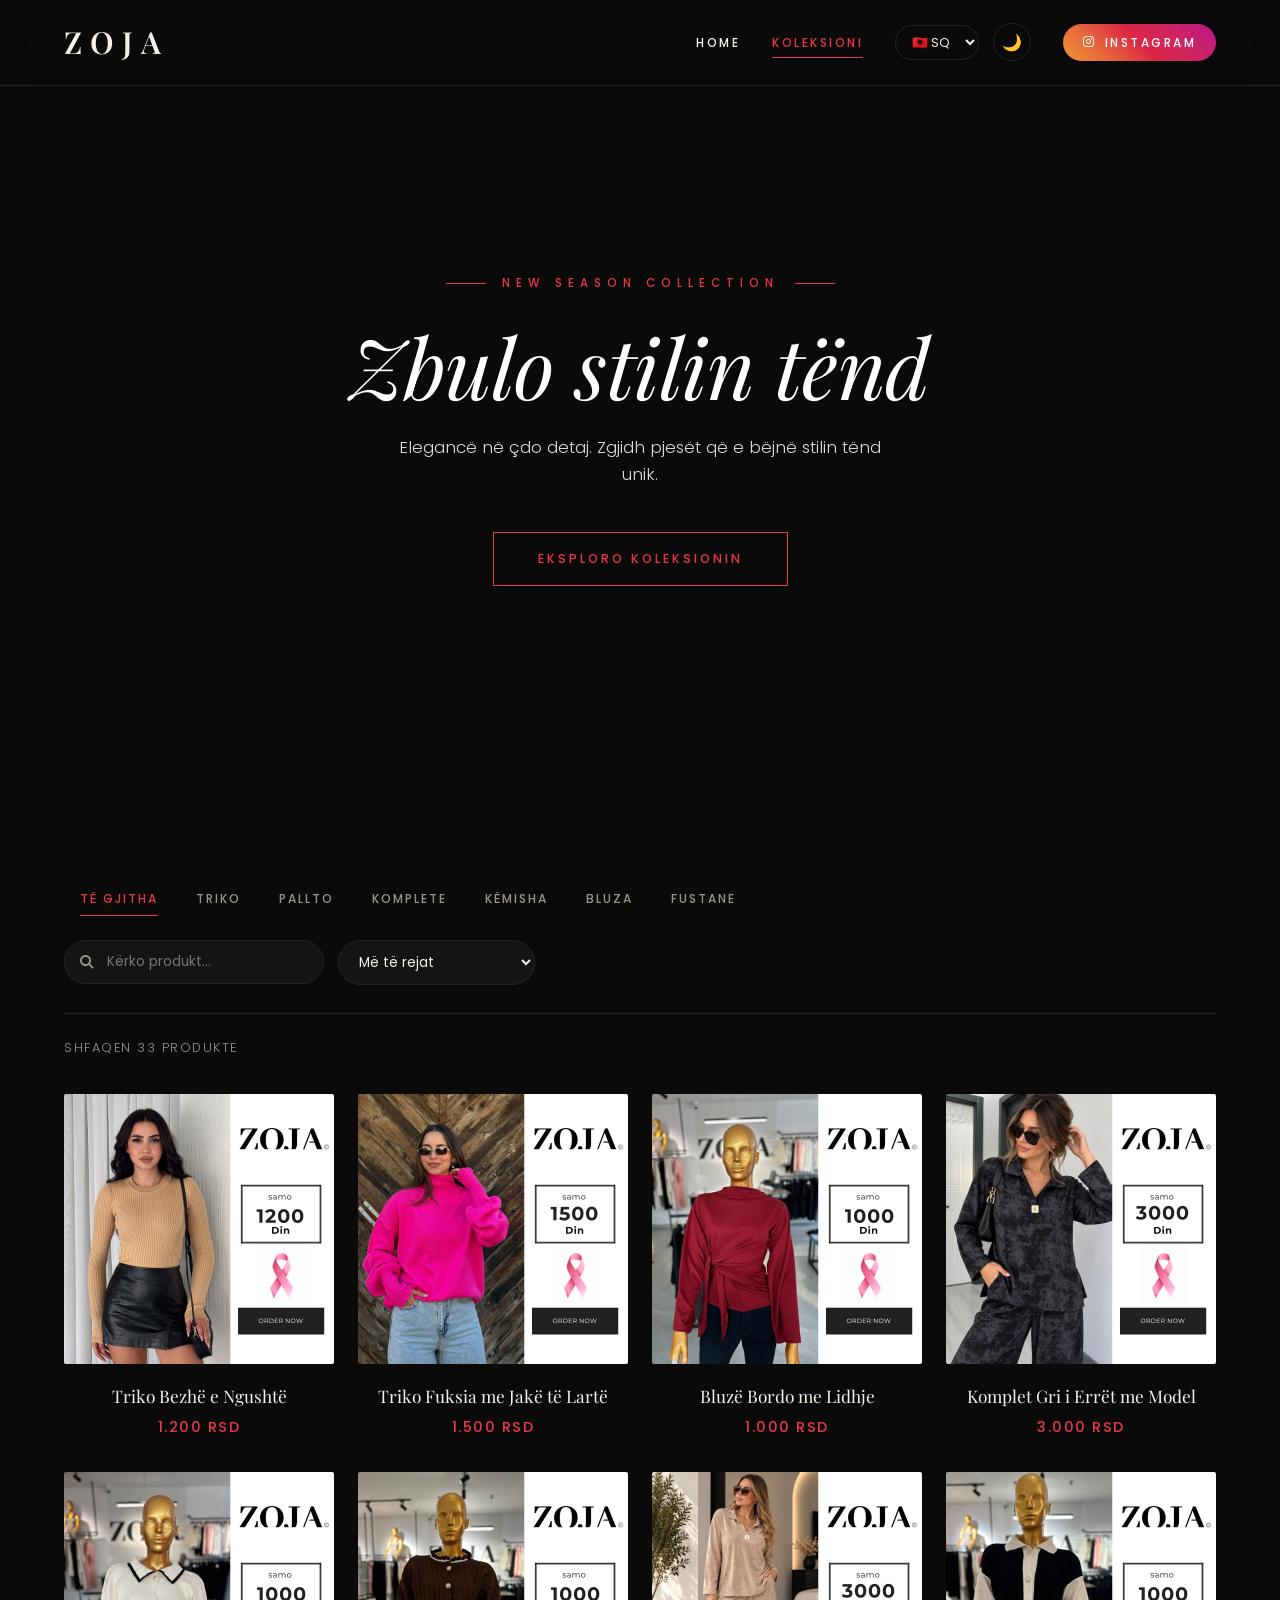
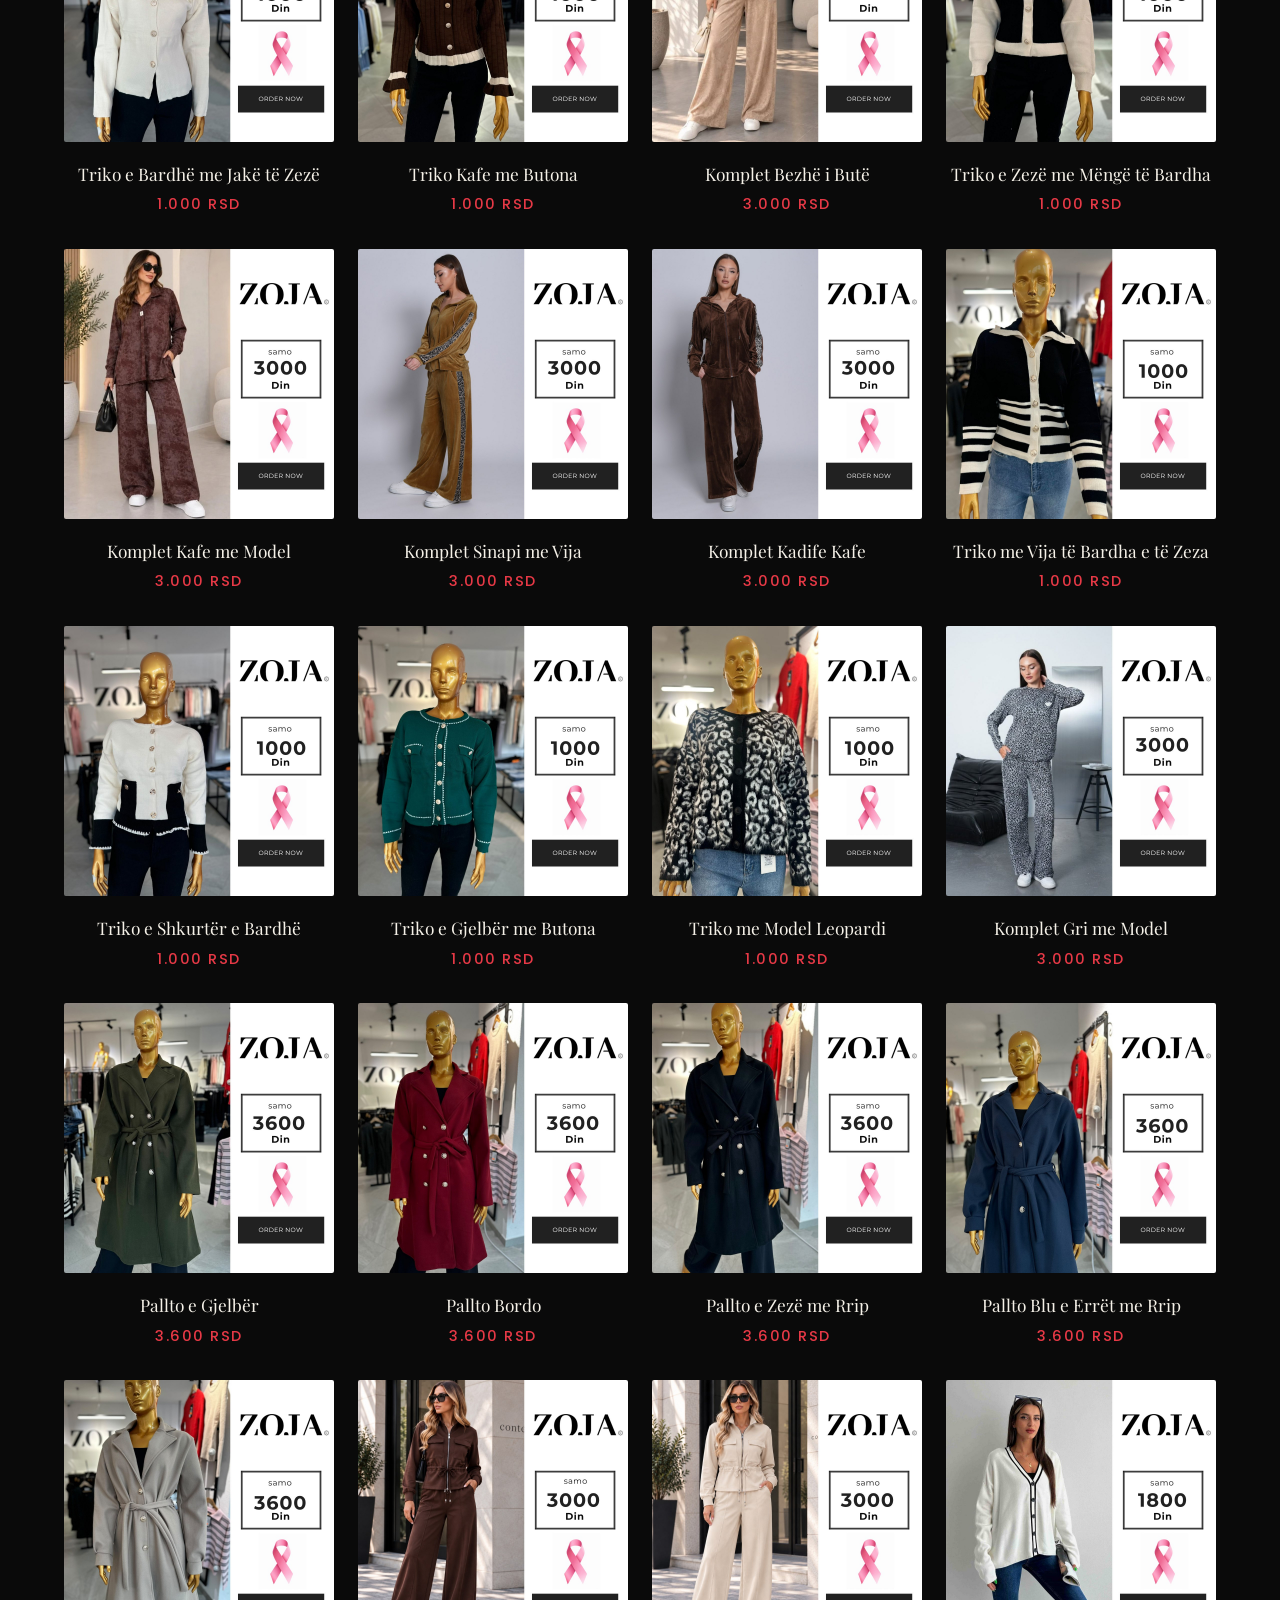
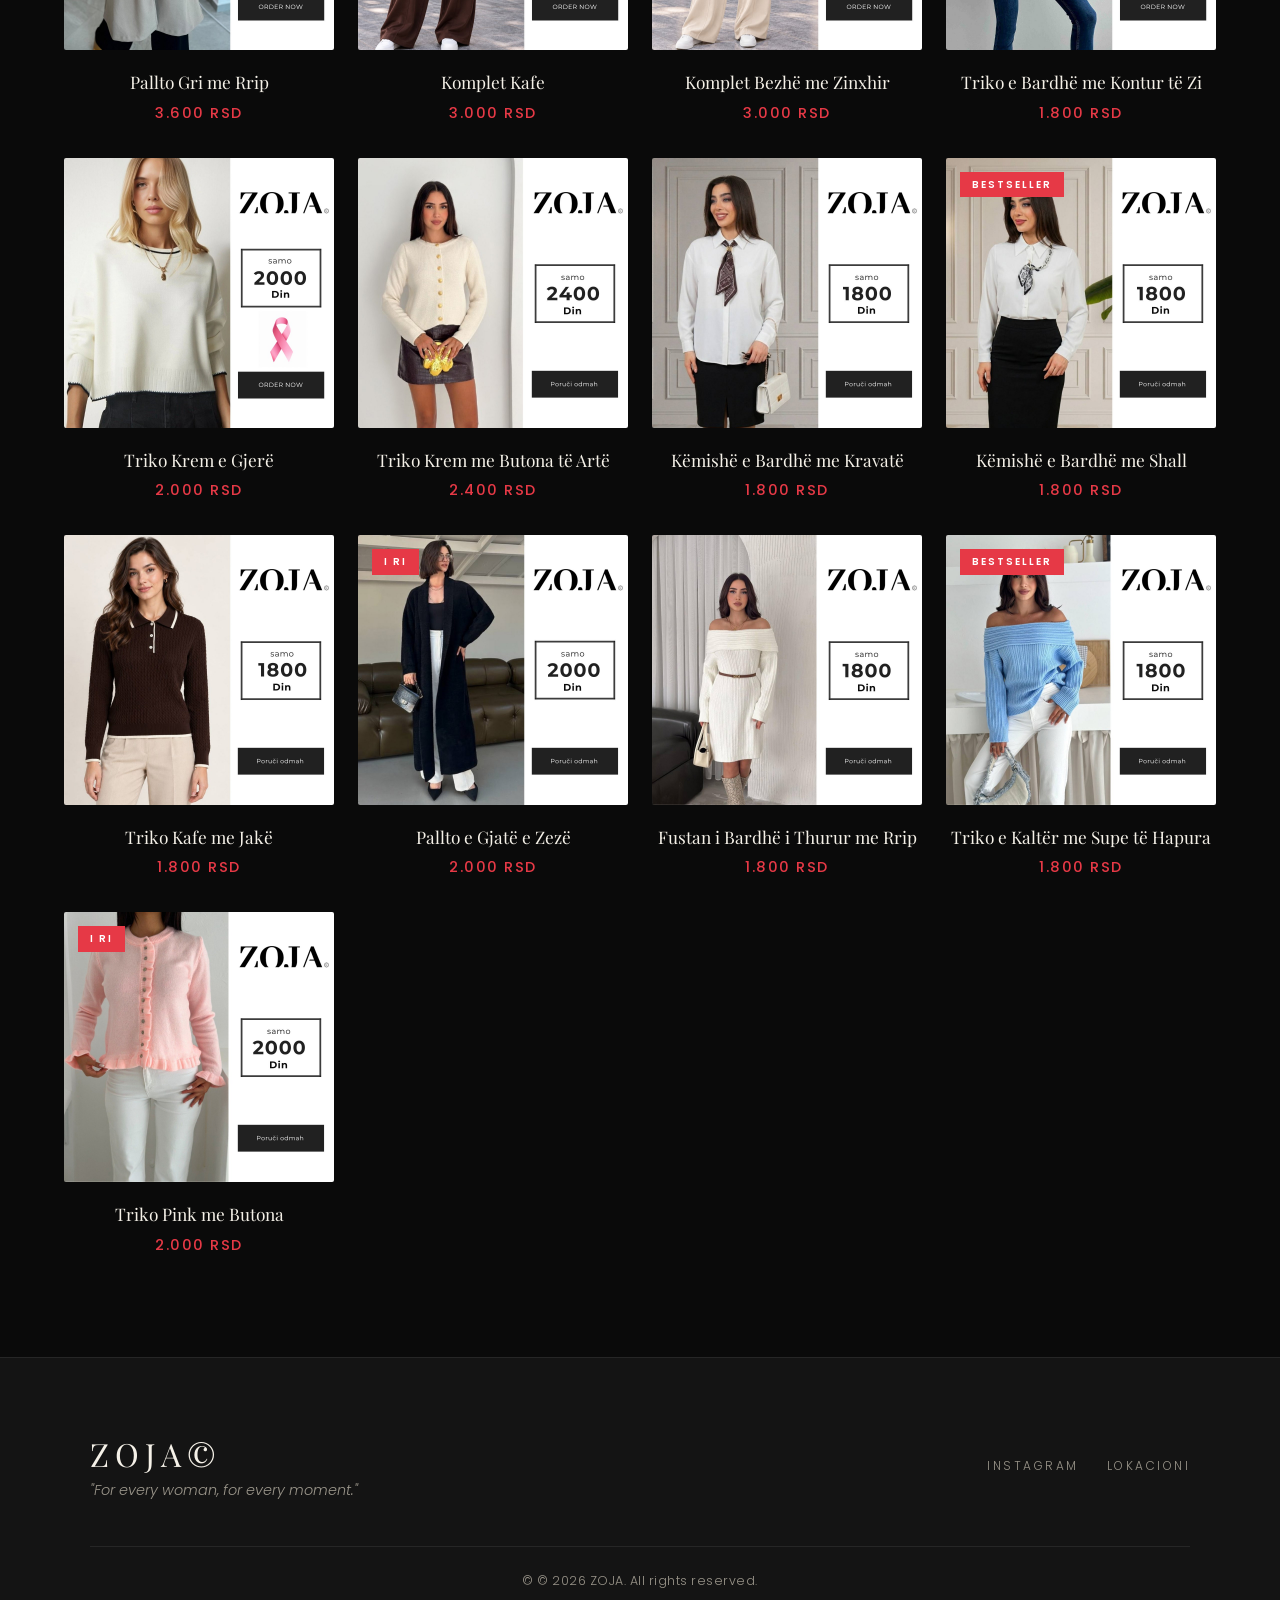
==== html/koleksioni.html @ a1c73174 "Krijimi fillestar i website-it ZOJA" ====
<!DOCTYPE html>
<html lang="sq">
<head>
    <meta charset="UTF-8">
    <meta name="viewport" content="width=device-width, initial-scale=1.0">
    <title>ZOJA - Koleksioni</title>
    <!-- Fontet dhe Ikonat -->
    <link href="https://fonts.googleapis.com/css2?family=Playfair+Display:ital,wght@0,400;0,600;0,700;1,400&family=Poppins:wght@300;400;500;600&display=swap" rel="stylesheet">
    <link rel="stylesheet" href="https://cdnjs.cloudflare.com/ajax/libs/font-awesome/6.4.0/css/all.min.css">
      <link rel="shortcut icon" href="/assets/logo/logo.jpg" type="image/x-icon">
    <!-- CSS -->
    <link rel="stylesheet" href="/css/koleksioni.css">
</head>
<body>

    <!-- Navigimi (Navbar) -->
    <nav class="navbar">
        <a href="welcome.html" class="nav-logo">ZOJA</a>
        <div class="nav-links">
            <a href="welcome.html" data-lang="nav_home">Home</a>
            <a href="koleksioni.html" class="active" data-lang="nav_features">Koleksioni</a>
            
            <div class="controls">
                <select id="language-selector" class="lang-select">
                    <option value="sq">🇦🇱 SQ</option>
                    <option value="en">🇬🇧 EN</option>
                    <option value="sr">🇷🇸 SR</option>
                </select>
                <button id="theme-toggle" class="theme-btn" title="Ndrysho Temën">🌙</button>
            </div>

            <a href="https://www.instagram.com/zojashopcom/" target="_blank" class="insta-nav-btn">
                <i class="fab fa-instagram"></i> Instagram
            </a>
        </div>
    </nav>

    <!-- Hero Section për Koleksionin -->
    <header class="hero-collection">
        <div class="hero-content">
            <span class="hero-tag" data-lang="hero_tag">NEW SEASON COLLECTION</span>
            <h1 class="hero-title" data-lang="hero_title">Zbulo stilin tënd</h1>
            <p class="hero-desc" data-lang="hero_desc">Elegancë në çdo detaj. Zgjidh pjesët që e bëjnë stilin tënd unik.</p>
            <a href="#shop-section" class="btn-primary" data-lang="hero_btn">Eksploro koleksionin</a>
        </div>
    </header>

    <!-- Seksioni i Dyqanit -->
    <main class="shop-section" id="shop-section">
        
        <!-- Kontrollet: Filtra, Kërkimi, Renditja -->
        <div class="shop-controls">
            <div class="categories" id="category-filters">
                <!-- Gjenerohen nga JS -->
            </div>

            <div class="search-sort">
                <div class="search-box">
                    <i class="fas fa-search"></i>
                    <input type="text" id="search-input" placeholder="Kërko produkt...">
                </div>
                <select id="sort-select" class="sort-select">
                    <option value="newest">Më të rejat</option>
                    <option value="price-asc">Çmimi: Nga më i ulëti</option>
                    <option value="price-desc">Çmimi: Nga më i larti</option>
                    <option value="name-az">Emri: A–Z</option>
                </select>
            </div>
        </div>

        <div class="results-info">
            <p id="results-count">Shfaqen 0 produkte</p>
        </div>

        <div class="masonry-grid" id="products-container">
            <!-- Produktet gjenerohen nga JS -->
        </div>

        <div id="no-results" class="no-results hidden">
            <i class="fas fa-box-open"></i>
            <p data-lang="no_results">Nuk u gjet asnjë produkt që përputhet me kërkimin tuaj.</p>
        </div>
    </main>

    <!-- Modali i Produktit -->
    <div id="product-modal" class="modal">
        <div class="modal-content">
            <span class="close-modal" id="close-modal">&times;</span>
            <div class="modal-body">
                <div class="modal-image">
                    <img id="modal-img" src="" alt="Product Image">
                </div>
                <div class="modal-info">
                    <span id="modal-badge" class="badge hidden"></span>
                    <h2 id="modal-title"></h2>
                    <p id="modal-price" class="price"></p>
                    <p id="modal-desc" class="desc"></p>
                    
                    <div id="modal-sizes-container" class="modal-options hidden">
                        <h4 data-lang="modal_sizes">Madhësitë:</h4>
                        <div id="modal-sizes" class="options-list"></div>
                    </div>
                    
                    <div id="modal-colors-container" class="modal-options hidden">
                        <h4 data-lang="modal_colors">Ngjyrat:</h4>
                        <div id="modal-colors" class="options-list"></div>
                    </div>

                    <a href="#" target="_blank" id="modal-order-btn" class="btn-order-insta modal-btn">
                        <i class="fab fa-instagram"></i> <span data-lang="btn_order">Porosit në Instagram</span>
                    </a>
                </div>
            </div>
        </div>
    </div>

 <!-- Footer -->
    <footer id="contact">
        <div class="footer-content">
            <div class="footer-brand">
                <h3>ZOJA©</h3>
                <p data-lang="slogan">"For every woman, for every moment."</p>
            </div>
            <div class="social-links">
                <a href="https://www.instagram.com/zojashopcom" target="_blank" rel="noopener noreferrer">Instagram</a>
                <a href="https://maps.apple/p/1_dZhbWmx-EhKX" target="_blank" rel="noopener noreferrer" data-lang="footer_loc">Lokacioni</a>
            </div>
        </div>
        <div class="footer-bottom">
            <p data-lang="footer_rights">&copy; © 2026 ZOJA. All rights reserved.</p>
        </div>
    </footer>

    <script src="/js/koleksioni.js"></script>
</body>
</html>
---- css/koleksioni.css ----
/* =========================================
   1. VARIABLAT E TEMËS
   ========================================= */
:root {
    --bg-color: #0a0a0a;
    --surface-color: #141414;
    --text-color: #f5f1e8;
    --text-muted: #9a958a;
    --accent-color: #e63946; /* E KUQE - Njësoj si welcome.css */
    --border-color: #262626;
    --nav-bg: rgba(10, 10, 10, 0.8);
    --shadow: 0 20px 50px rgba(0, 0, 0, 0.45);
    --font-heading: 'Playfair Display', serif;
    --font-body: 'Poppins', sans-serif;
    --ease: cubic-bezier(0.22, 0.61, 0.36, 1);
}

body.light-mode {
    --bg-color: #faf8f4;
    --surface-color: #ffffff;
    --text-color: #181612;
    --text-muted: #6f6a60;
    --accent-color: #c1121f; /* E kuqe më e errët për Light Mode */
    --border-color: #e9e4d9;
    --nav-bg: rgba(250, 248, 244, 0.85);
    --shadow: 0 20px 50px rgba(60, 50, 20, 0.12);
}

* {
    margin: 0;
    padding: 0;
    box-sizing: border-box;
}

html { scroll-behavior: smooth; }

body {
    background-color: var(--bg-color);
    color: var(--text-color);
    font-family: var(--font-body);
    font-weight: 300;
    line-height: 1.6;
    overflow-x: hidden;
    -webkit-font-smoothing: antialiased;
    transition: background-color 0.4s ease, color 0.4s ease;
}

::selection { background: var(--accent-color); color: #fff; }

/* =========================================
   2. NAVBARI
   ========================================= */
.navbar {
    position: fixed;
    top: 0;
    width: 100%;
    display: flex;
    justify-content: space-between;
    align-items: center;
    padding: 18px 5%;
    background: var(--nav-bg);
    backdrop-filter: blur(18px) saturate(140%);
    -webkit-backdrop-filter: blur(18px) saturate(140%);
    z-index: 1000;
    border-bottom: 1px solid var(--border-color);
}

.nav-logo {
    font-family: var(--font-heading);
    font-size: 1.9rem;
    font-weight: 600;
    letter-spacing: 8px;
    color: var(--text-color);
    text-decoration: none;
}

.nav-links {
    display: flex;
    align-items: center;
    gap: 32px;
}

.nav-links a {
    position: relative;
    color: var(--text-color);
    text-decoration: none;
    font-size: 0.75rem;
    text-transform: uppercase;
    letter-spacing: 2.5px;
    font-weight: 500;
    padding: 4px 0;
    transition: color 0.3s;
}

.nav-links a:not(.insta-nav-btn)::after {
    content: '';
    position: absolute;
    left: 0; bottom: -2px;
    width: 0; height: 1px;
    background: var(--accent-color);
    transition: width 0.4s var(--ease);
}

.nav-links a:not(.insta-nav-btn):hover::after,
.nav-links a.active::after { width: 100%; }

.nav-links a:hover, .nav-links a.active { color: var(--accent-color); }

.controls { display: flex; align-items: center; gap: 14px; }

.lang-select {
    background: transparent;
    color: var(--text-color);
    border: 1px solid var(--border-color);
    padding: 7px 12px;
    border-radius: 30px;
    cursor: pointer;
    outline: none;
    font-family: var(--font-body);
    font-size: 0.8rem;
    transition: border-color 0.3s;
}

.lang-select:hover, .lang-select:focus { border-color: var(--accent-color); }
.lang-select option { background: var(--surface-color); color: var(--text-color); }

.theme-btn {
    background: transparent;
    border: 1px solid var(--border-color);
    width: 38px; height: 38px;
    border-radius: 50%;
    font-size: 1rem;
    cursor: pointer;
    color: var(--text-color);
    transition: transform 0.4s var(--ease), border-color 0.3s;
}

.theme-btn:hover { transform: rotate(20deg) scale(1.08); border-color: var(--accent-color); }

.insta-nav-btn {
    background: linear-gradient(45deg, #f09433 0%, #e6683c 25%, #dc2743 50%, #cc2366 75%, #bc1888 100%);
    color: #fff !important;
    padding: 9px 20px !important;
    border-radius: 30px;
    display: flex;
    align-items: center;
    gap: 8px;
    font-size: 0.75rem;
    letter-spacing: 1.5px;
    text-decoration: none;
    transition: transform 0.3s var(--ease), box-shadow 0.3s;
}

.insta-nav-btn:hover { transform: translateY(-2px); box-shadow: 0 8px 20px rgba(220, 39, 67, 0.35); }

/* =========================================
   3. HERO SECTION (Koleksioni)
   ========================================= */
.hero-collection {
    min-height: 88vh;
    display: flex;
    align-items: center;
    justify-content: center;
    text-align: center;
    padding: 140px 20px 80px;
    background: linear-gradient(rgba(10, 10, 10, 0.55), rgba(10, 10, 10, 0.85)),
                url('https://images.unsplash.com/photo-1490481651871-ab68de25d43d?q=80&w=1920&auto=format&fit=crop') no-repeat center center/cover;
    background-attachment: fixed;
}

body.light-mode .hero-collection {
    background: linear-gradient(rgba(250, 248, 244, 0.65), rgba(250, 248, 244, 0.92)),
                url('https://images.unsplash.com/photo-1490481651871-ab68de25d43d?q=80&w=1920&auto=format&fit=crop') no-repeat center center/cover;
    background-attachment: fixed;
}

.hero-content {
    max-width: 820px;
    color: #fff;
    animation: fadeUp 1.1s var(--ease) both;
}

body.light-mode .hero-content { color: #181612; }

.hero-tag {
    display: inline-flex;
    align-items: center;
    gap: 16px;
    font-size: 0.72rem;
    letter-spacing: 6px;
    text-transform: uppercase;
    font-weight: 500;
    margin-bottom: 28px;
    color: var(--accent-color);
}

.hero-tag::before, .hero-tag::after {
    content: '';
    width: 40px; height: 1px;
    background: var(--accent-color);
}

.hero-title {
    font-family: var(--font-heading);
    font-size: clamp(2.8rem, 7vw, 5.2rem);
    font-weight: 400;
    font-style: italic;
    margin-bottom: 24px;
    line-height: 1.08;
    letter-spacing: -0.5px;
}

.hero-desc {
    font-size: 1.05rem;
    margin: 0 auto 44px;
    max-width: 520px;
    opacity: 0.85;
}

.btn-primary {
    display: inline-block;
    padding: 16px 44px;
    background-color: transparent;
    color: var(--accent-color);
    border: 1px solid var(--accent-color);
    text-decoration: none;
    font-size: 0.78rem;
    font-weight: 500;
    letter-spacing: 3px;
    text-transform: uppercase;
    border-radius: 0;
    transition: all 0.4s var(--ease);
}

.btn-primary:hover {
    background-color: var(--accent-color);
    color: #fff;
    letter-spacing: 4px;
}

/* =========================================
   4. DYQANI (Shop Section)
   ========================================= */
.shop-section {
    padding: 90px 5% 100px;
    max-width: 1400px;
    margin: 0 auto;
}

.shop-controls {
    display: flex;
    justify-content: space-between;
    align-items: center;
    flex-wrap: wrap;
    gap: 24px;
    padding-bottom: 28px;
    margin-bottom: 24px;
    border-bottom: 1px solid var(--border-color);
}

.categories {
    display: flex;
    gap: 6px;
    flex-wrap: wrap;
}

.cat-btn {
    position: relative;
    background: transparent;
    border: none;
    color: var(--text-muted);
    padding: 8px 16px;
    cursor: pointer;
    font-family: var(--font-body);
    font-size: 0.75rem;
    letter-spacing: 2px;
    text-transform: uppercase;
    font-weight: 500;
    transition: color 0.3s;
}

.cat-btn::after {
    content: '';
    position: absolute;
    left: 50%; bottom: 0;
    width: 0; height: 1px;
    background: var(--accent-color);
    transform: translateX(-50%);
    transition: width 0.4s var(--ease);
}

.cat-btn:hover, .cat-btn.active { color: var(--text-color); }
.cat-btn:hover::after, .cat-btn.active::after { width: calc(100% - 32px); }
.cat-btn.active { color: var(--accent-color); }

.search-sort { display: flex; gap: 14px; }

.search-box { position: relative; }

.search-box i {
    position: absolute;
    left: 16px;
    top: 50%;
    transform: translateY(-50%);
    color: var(--text-muted);
    font-size: 0.85rem;
}

.search-box input,
.sort-select {
    padding: 11px 16px;
    border: 1px solid var(--border-color);
    background: var(--surface-color);
    color: var(--text-color);
    border-radius: 30px;
    font-family: var(--font-body);
    font-size: 0.85rem;
    outline: none;
    transition: border-color 0.3s, box-shadow 0.3s;
}

.search-box input { padding-left: 42px; width: 260px; }
.sort-select { cursor: pointer; }

.search-box input:focus,
.sort-select:focus {
    border-color: var(--accent-color);
    box-shadow: 0 0 0 3px rgba(230, 57, 70, 0.12);
}

.results-info {
    margin-bottom: 36px;
    color: var(--text-muted);
    font-size: 0.8rem;
    letter-spacing: 1.5px;
    text-transform: uppercase;
}

/* =========================================
   5. GRID & KARTAT
   ========================================= */
.masonry-grid {
    display: grid;
    grid-template-columns: repeat(4, 1fr);
    gap: 32px 24px;
}

.product-card {
    position: relative;
    cursor: pointer;
    animation: fadeUp 0.7s var(--ease) both;
}

.product-card:nth-child(4n+2) { animation-delay: 0.08s; }
.product-card:nth-child(4n+3) { animation-delay: 0.16s; }
.product-card:nth-child(4n+4) { animation-delay: 0.24s; }

.product-image-container {
    position: relative;
    overflow: hidden;
    width: 100%;
    aspect-ratio: 1 / 1;
    background-color: var(--border-color);
    border-radius: 2px;
}

.product-image {
    width: 100%;
    height: 100%;
    display: block;
    object-fit: cover;
    transition: transform 1s var(--ease);
}

.product-card:hover .product-image { transform: scale(1.07); }

.badge {
    position: absolute;
    top: 14px;
    left: 14px;
    background-color: var(--accent-color); /* E kuqe për të dalluar */
    color: #fff;
    padding: 5px 12px;
    font-size: 0.62rem;
    font-weight: 600;
    letter-spacing: 2px;
    text-transform: uppercase;
    z-index: 2;
}

.product-overlay {
    position: absolute;
    inset: 0;
    background: linear-gradient(to top, rgba(0, 0, 0, 0.75) 0%, rgba(0, 0, 0, 0) 55%);
    display: flex;
    align-items: flex-end;
    justify-content: center;
    padding-bottom: 22px;
    opacity: 0;
    transition: opacity 0.5s var(--ease);
}

.product-card:hover .product-overlay { opacity: 1; }

.btn-order-insta {
    background: linear-gradient(45deg, #f09433 0%, #e6683c 25%, #dc2743 50%, #cc2366 75%, #bc1888 100%);
    color: #fff;
    text-decoration: none;
    padding: 12px 24px;
    border-radius: 30px;
    font-weight: 500;
    font-size: 0.78rem;
    letter-spacing: 1px;
    display: flex;
    align-items: center;
    gap: 8px;
    transform: translateY(20px);
    transition: transform 0.5s var(--ease), box-shadow 0.3s;
}

.product-card:hover .btn-order-insta { transform: translateY(0); }
.btn-order-insta:hover { box-shadow: 0 8px 22px rgba(220, 39, 67, 0.4); }

.product-info {
    padding: 18px 4px 0;
    text-align: center;
}

.product-info h3 {
    font-family: var(--font-heading);
    font-size: 1.08rem;
    margin-bottom: 6px;
    font-weight: 400;
    color: var(--text-color);
    transition: color 0.3s;
}

.product-card:hover .product-info h3 { color: var(--accent-color); }

.price {
    color: var(--accent-color);
    font-size: 0.92rem;
    font-weight: 500;
    letter-spacing: 1.5px;
}

.no-results {
    text-align: center;
    padding: 80px 20px;
    color: var(--text-muted);
}
.no-results i { font-size: 3rem; margin-bottom: 18px; opacity: 0.4; color: var(--accent-color); }
.hidden { display: none !important; }

/* =========================================
   6. MODALI
   ========================================= */
.modal {
    display: none;
    position: fixed;
    inset: 0;
    background-color: rgba(0, 0, 0, 0.78);
    backdrop-filter: blur(8px);
    -webkit-backdrop-filter: blur(8px);
    z-index: 2000;
    align-items: center;
    justify-content: center;
}

.modal.active { display: flex; }

.modal-content {
    background-color: var(--surface-color);
    width: 92%;
    max-width: 940px;
    border-radius: 4px;
    border: 1px solid var(--border-color);
    position: relative;
    overflow: hidden;
    max-height: 90vh;
    box-shadow: var(--shadow);
    animation: zoomIn 0.4s var(--ease);
}

.close-modal {
    position: absolute;
    top: 14px; right: 18px;
    width: 38px; height: 38px;
    display: flex; align-items: center; justify-content: center;
    font-size: 1.8rem;
    line-height: 1;
    color: var(--text-muted);
    background: var(--surface-color);
    border-radius: 50%;
    cursor: pointer;
    z-index: 10;
    transition: color 0.3s, transform 0.4s var(--ease);
}

.close-modal:hover { color: var(--accent-color); transform: rotate(90deg); }

.modal-body { display: flex; flex-direction: row; }

.modal-image {
    flex: 1;
    max-height: 80vh;
    background-color: var(--border-color);
}

.modal-image img {
    width: 100%; height: 100%;
    object-fit: contain;
    display: block;
}

.modal-info {
    flex: 1;
    padding: 50px 44px;
    display: flex;
    flex-direction: column;
    justify-content: center;
    align-items: flex-start;
    overflow-y: auto;
}

.modal-info .badge {
    position: static;
    margin-bottom: 18px;
}

.modal-info h2 {
    font-family: var(--font-heading);
    font-size: 2.1rem;
    font-weight: 400;
    line-height: 1.2;
    margin-bottom: 12px;
}

.modal-info .price {
    font-size: 1.3rem;
    margin-bottom: 22px;
    padding-bottom: 22px;
    border-bottom: 1px solid var(--border-color);
    width: 100%;
}

.modal-info .desc {
    color: var(--text-muted);
    margin-bottom: 28px;
    line-height: 1.8;
    font-size: 0.92rem;
}

.modal-options { margin-bottom: 22px; }

.modal-options h4 {
    margin-bottom: 10px;
    font-size: 0.7rem;
    font-weight: 500;
    letter-spacing: 2.5px;
    text-transform: uppercase;
    color: var(--text-muted);
}

.options-list { display: flex; gap: 10px; flex-wrap: wrap; }

.option-btn {
    border: 1px solid var(--border-color);
    padding: 6px 16px;
    min-width: 44px;
    text-align: center;
    border-radius: 30px;
    font-size: 0.8rem;
    transition: border-color 0.3s, color 0.3s;
}

.option-btn:hover { border-color: var(--accent-color); color: var(--accent-color); }

.modal-btn {
    margin-top: 16px;
    justify-content: center;
    padding: 16px;
    width: 100%;
    font-size: 0.85rem;
    transform: none;
}

/* =========================================
   7. FOOTER
   ========================================= */
footer {
    padding: 70px 5% 24px;
    background-color: var(--surface-color);
    border-top: 1px solid var(--border-color);
}

.footer-content {
    max-width: 1100px;
    margin: 0 auto 44px;
    display: flex;
    justify-content: space-between;
    align-items: center;
    flex-wrap: wrap;
    gap: 30px;
}

.footer-brand h3 {
    font-family: var(--font-heading);
    font-size: 2rem;
    font-weight: 400;
    letter-spacing: 6px;
}

.footer-brand p { color: var(--text-muted); font-style: italic; font-size: 0.9rem; }

.social-links { display: flex; gap: 28px; }

.social-links a {
    color: var(--text-muted);
    text-decoration: none;
    font-size: 0.75rem;
    letter-spacing: 2.5px;
    text-transform: uppercase;
    transition: color 0.3s;
}

.social-links a:hover { color: var(--accent-color); }

.footer-bottom {
    max-width: 1100px;
    margin: 0 auto;
    padding-top: 24px;
    border-top: 1px solid var(--border-color);
    text-align: center;
    color: var(--text-muted);
    font-size: 0.78rem;
    letter-spacing: 0.5px;
}

/* =========================================
   8. ANIMACIONET & RESPONSIVE
   ========================================= */
@keyframes zoomIn { from { opacity: 0; transform: scale(0.96) translateY(10px); } to { opacity: 1; transform: scale(1) translateY(0); } }
@keyframes fadeUp { from { opacity: 0; transform: translateY(24px); } to { opacity: 1; transform: translateY(0); } }

@media (max-width: 1200px) { .masonry-grid { grid-template-columns: repeat(3, 1fr); } }

@media (max-width: 992px) {
    .modal-body { flex-direction: column; }
    .modal-image { max-height: 38vh; }
    .modal-content { overflow-y: auto; }
    .modal-info { padding: 30px 26px; }
    .masonry-grid { grid-template-columns: repeat(2, 1fr); gap: 28px 18px; }
    .shop-controls { flex-direction: column; align-items: stretch; }
    .search-sort { flex-direction: column; }
    .search-box input { width: 100%; }
    .hero-collection { background-attachment: scroll; }
}

@media (max-width: 768px) {
    .navbar { flex-direction: column; padding: 14px; gap: 6px; }
    .nav-logo { font-size: 1.6rem; }
    .nav-links { margin-top: 6px; flex-wrap: wrap; justify-content: center; gap: 16px; }
    .hero-collection { min-height: 70vh; padding-top: 200px; }
    .hero-tag::before, .hero-tag::after { width: 20px; }
    .shop-section { padding-top: 60px; }
}

@media (max-width: 576px) {
    .masonry-grid { grid-template-columns: 1fr; }
    .product-overlay { opacity: 1; } /* Në telefon shfaqet gjithmonë butoni */
    .btn-order-insta { transform: translateY(0); }
    .categories { justify-content: center; }
}

@media (prefers-reduced-motion: reduce) {
    *, *::before, *::after { animation: none !important; transition: none !important; }
}
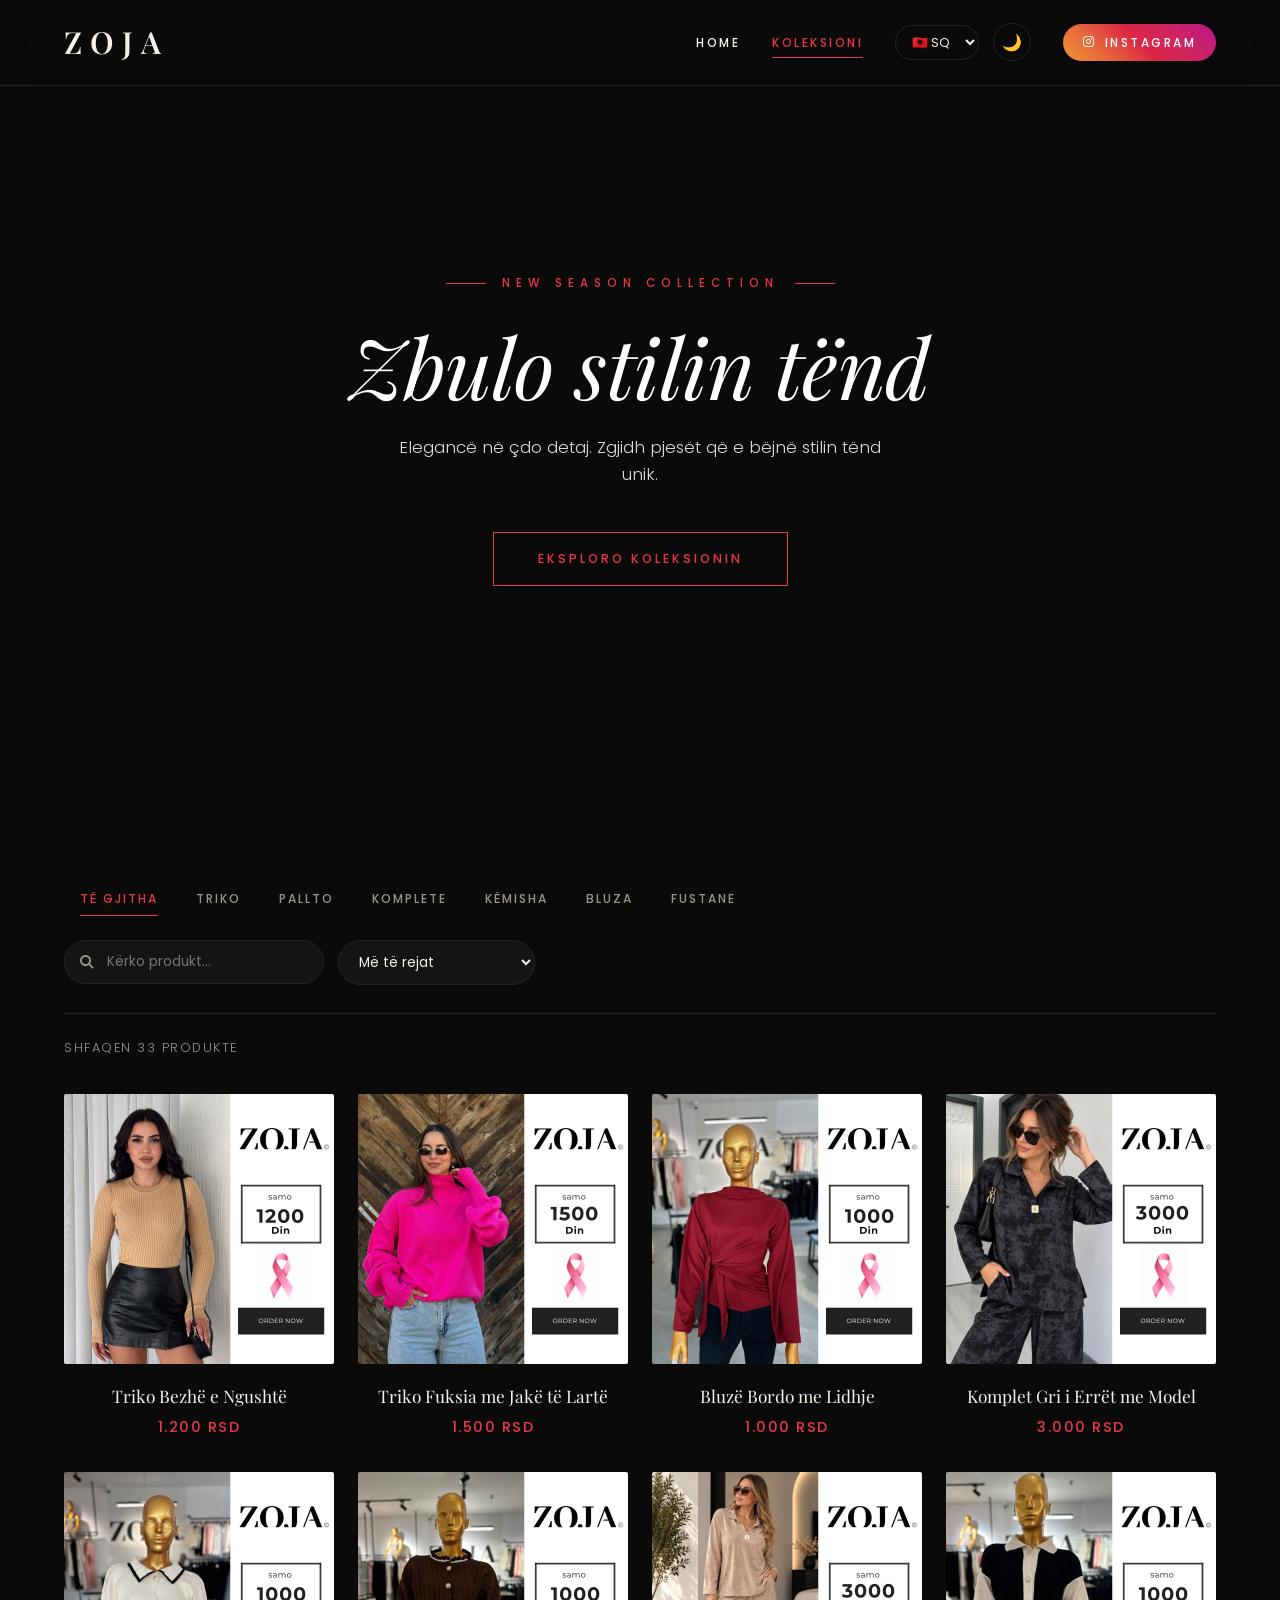
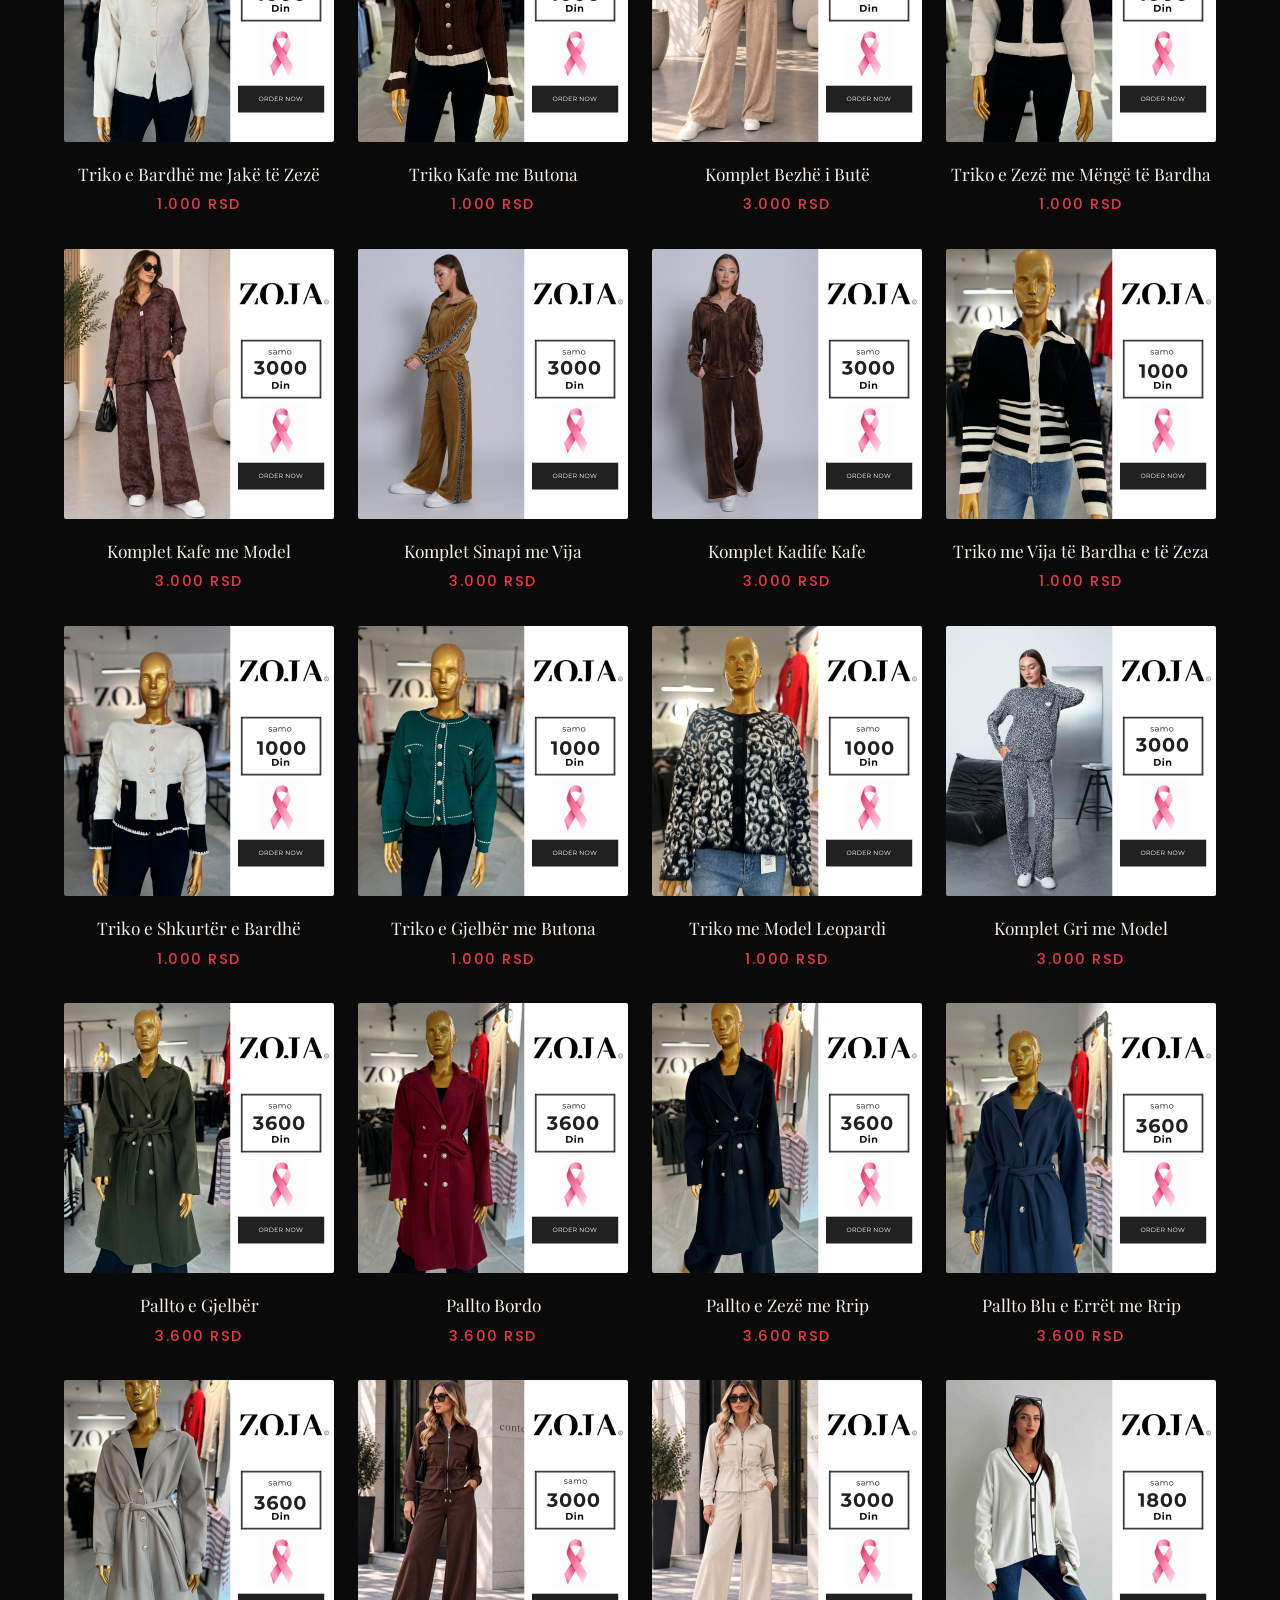
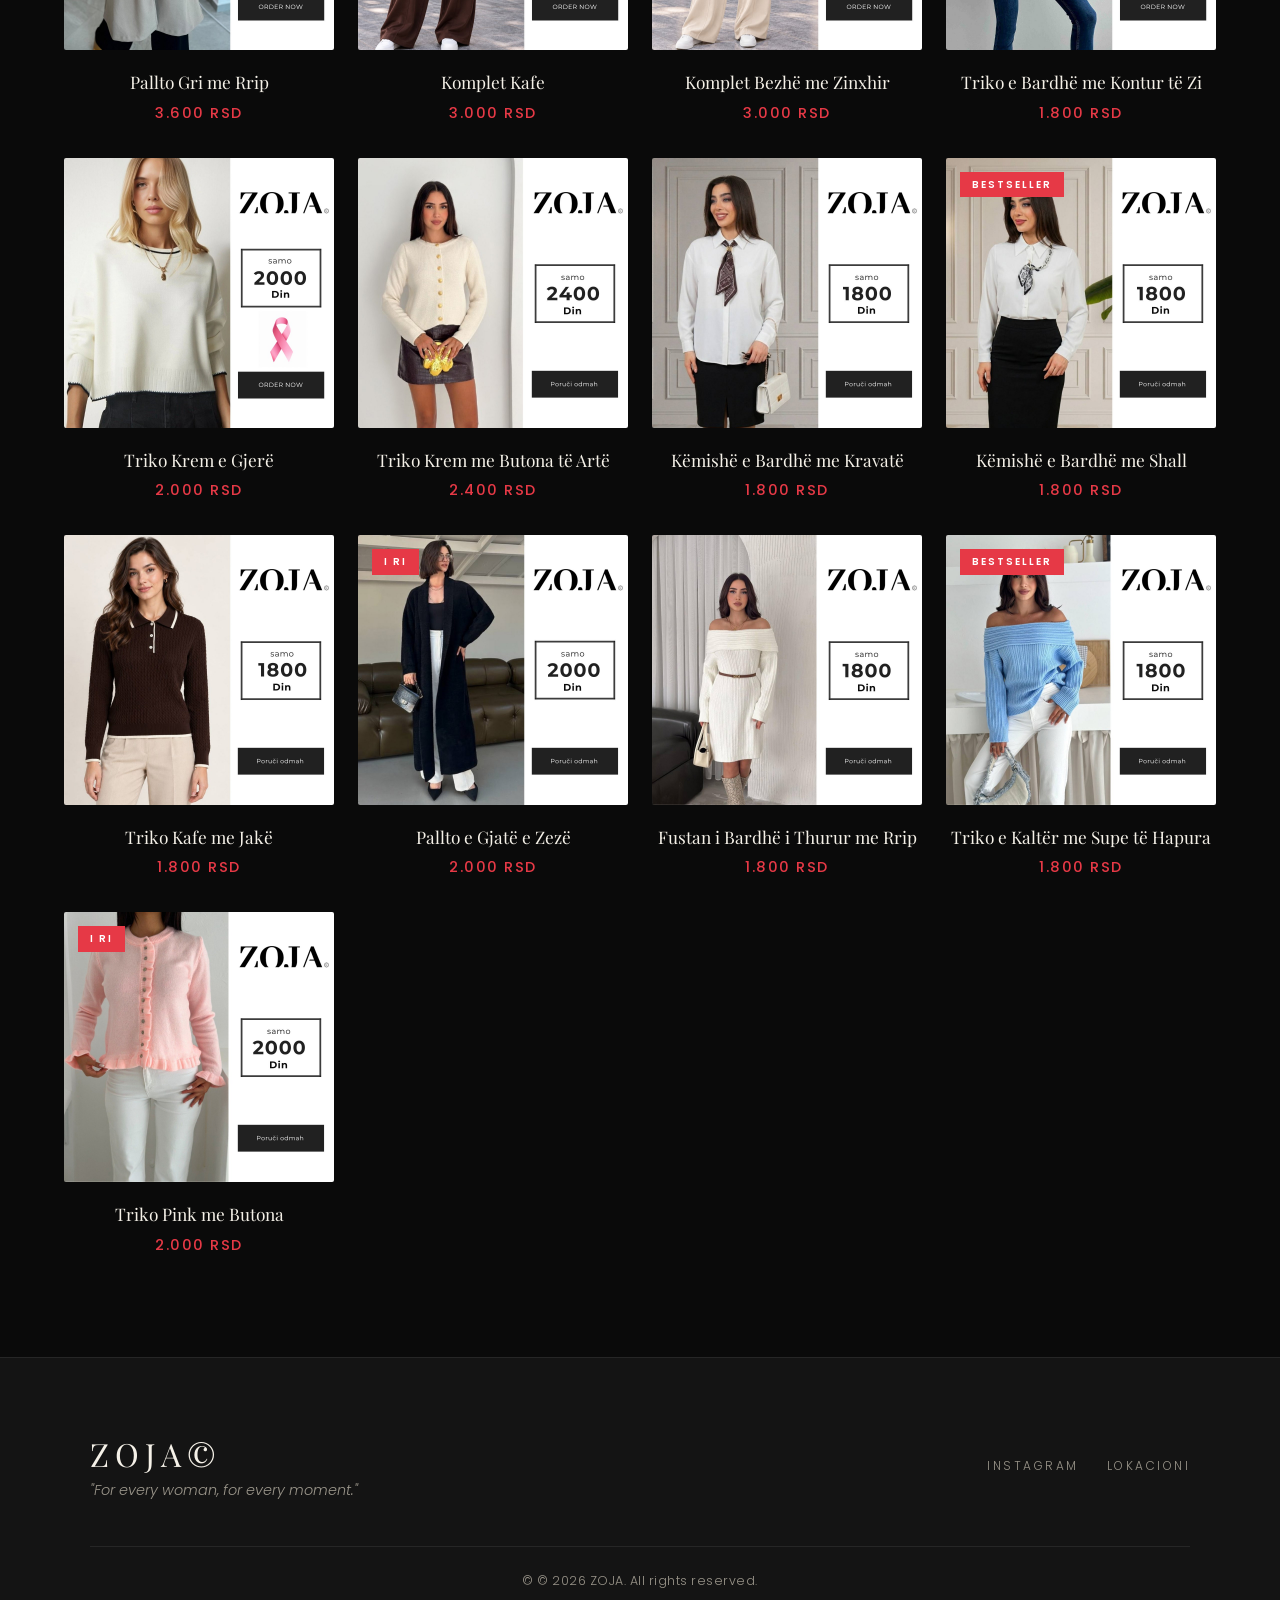
==== commit 78edaaa0: "Shtova ndryshimet dhe rregullova emrin e skedarit" ====
--- a/html/koleksioni.html
+++ b/html/koleksioni.html
@@ -15,9 +15,9 @@
 
     <!-- Navigimi (Navbar) -->
     <nav class="navbar">
-        <a href="welcome.html" class="nav-logo">ZOJA</a>
+        <a href="index.html" class="nav-logo">ZOJA</a>
         <div class="nav-links">
-            <a href="welcome.html" data-lang="nav_home">Home</a>
+            <a href="index.html" data-lang="nav_home">Home</a>
             <a href="koleksioni.html" class="active" data-lang="nav_features">Koleksioni</a>
             
             <div class="controls">
